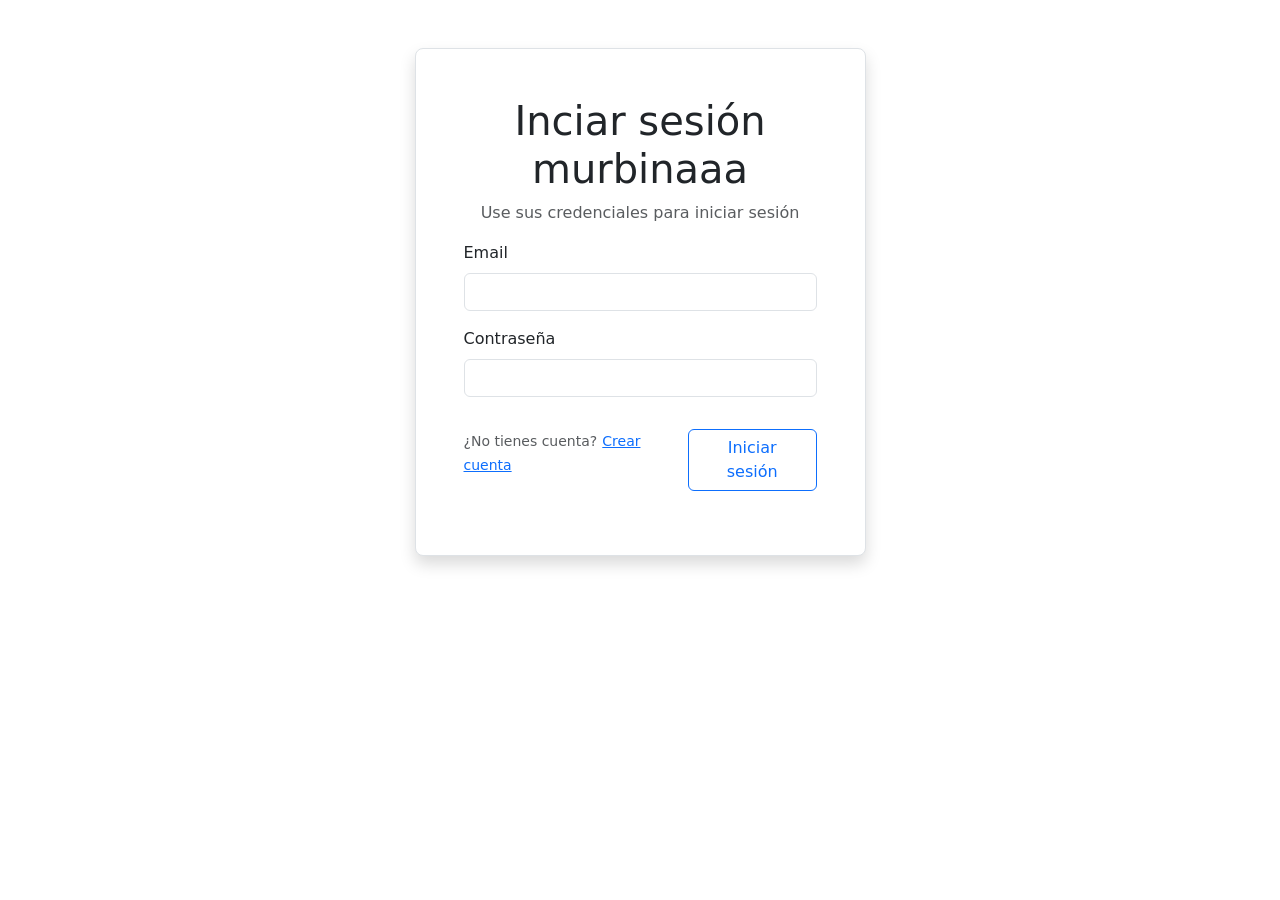
==== index.html @ 61364b5e "descripción del cambio" ====
<!doctype html>
<html lang="en">
  <head>
    <meta charset="utf-8">
    <meta name="viewport" content="width=device-width, initial-scale=1">
    <title>Bootstrap demo</title>
    <link href="./wwwroot/css/bootstrap.min.css" rel="stylesheet">
    <link href="./wwwroot/css/style.css" rel="stylesheet">
    <link rel="stylesheet" href="./wwwroot/css/bootstrap-icons.min.css">
    <script src="./wwwroot/js/jquery-4.0.0.min.js"></script>
    <script src="./wwwroot/js/script.js"></script>
  </head>
  <body>
    <main id="main">
      <div class="container-lg d-flex flex-column">
        <div class="row align-items-center justify-content-center no-gutters">
          <div class="col-md-7 col-lg-5">
            <div class="shadow mt-5 p-5 bg-white rounded-3 border">
            <div class="w-100 text-center">
              <h1 class="display-6"> Inciar sesión murbinaaa</h1>
              <p class="text-muted">Use sus credenciales para iniciar sesión</p>
            </div>
            <div class="col-12">

              <div class="mb-3">
                <label for="email"class="form-label">Email</label>
                <input class="form-control" id="email">
              </div>
              <div class="mb-3">
                <label for="pwd"class="form-label">Contraseña</label>
                <input class="form-control" type="password" id="pwd">
              </div>
              <div class="d-flex justify-content-between py-3">
                <div>
                  <span class="small text-muted">¿No tienes cuenta?</span>
                  <a class="small" href="registro.html"> Crear cuenta</a>
                </div>
                <button class="btn btn-outline-primary" onclick="login();"> Iniciar sesión</button>

              </div>
            </div>  
            </div>

            
          </div>

        </div>

      </div>
    </main>
  </body>
</html>
---- wwwroot/css/style.css ----
body{
/*    background-color: var(--bs-cyan);*/
    
}
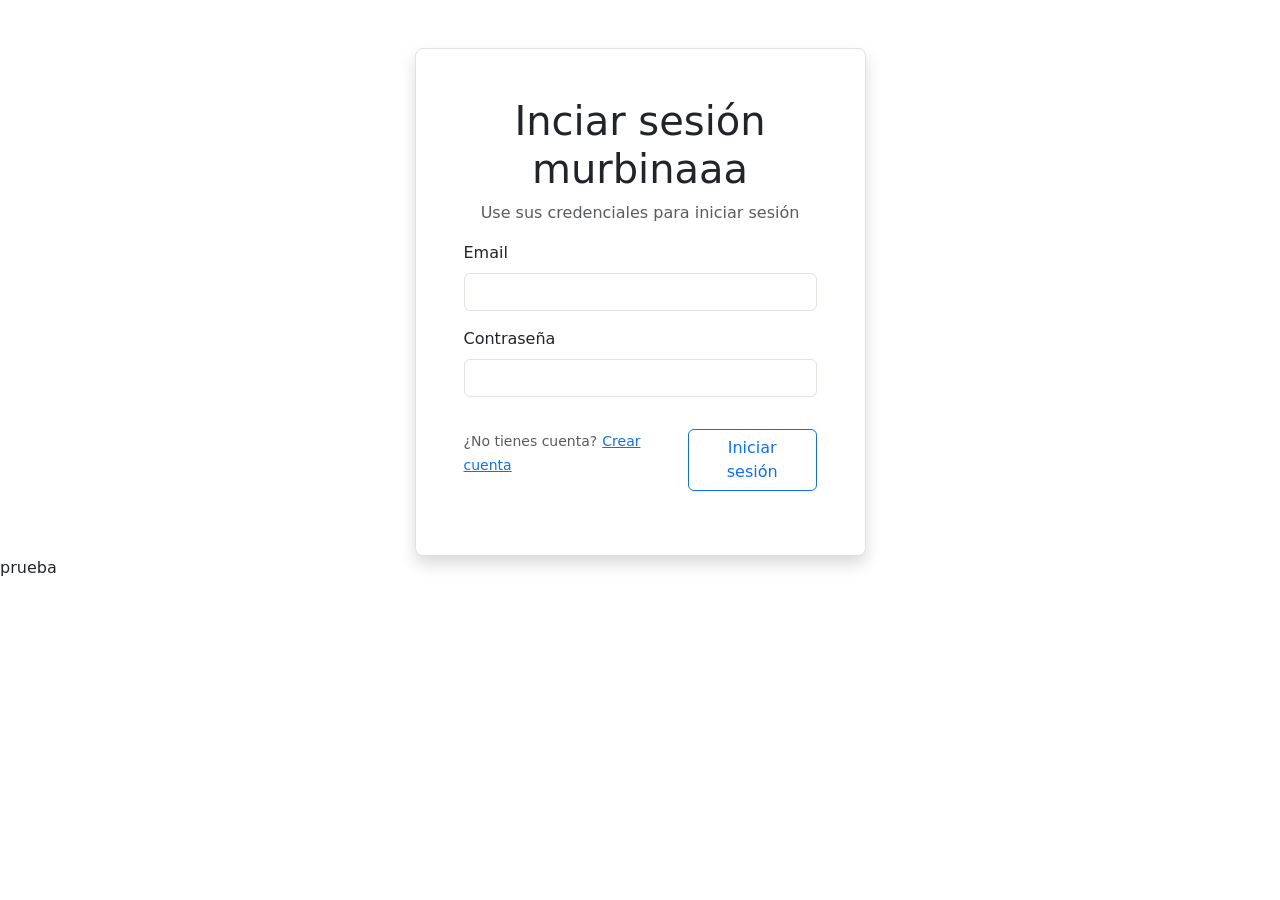
==== commit c408b51f: "prueba" ====
--- a/index.html
+++ b/index.html
@@ -51,3 +51,4 @@
   </body>
 </html>
 
+prueba
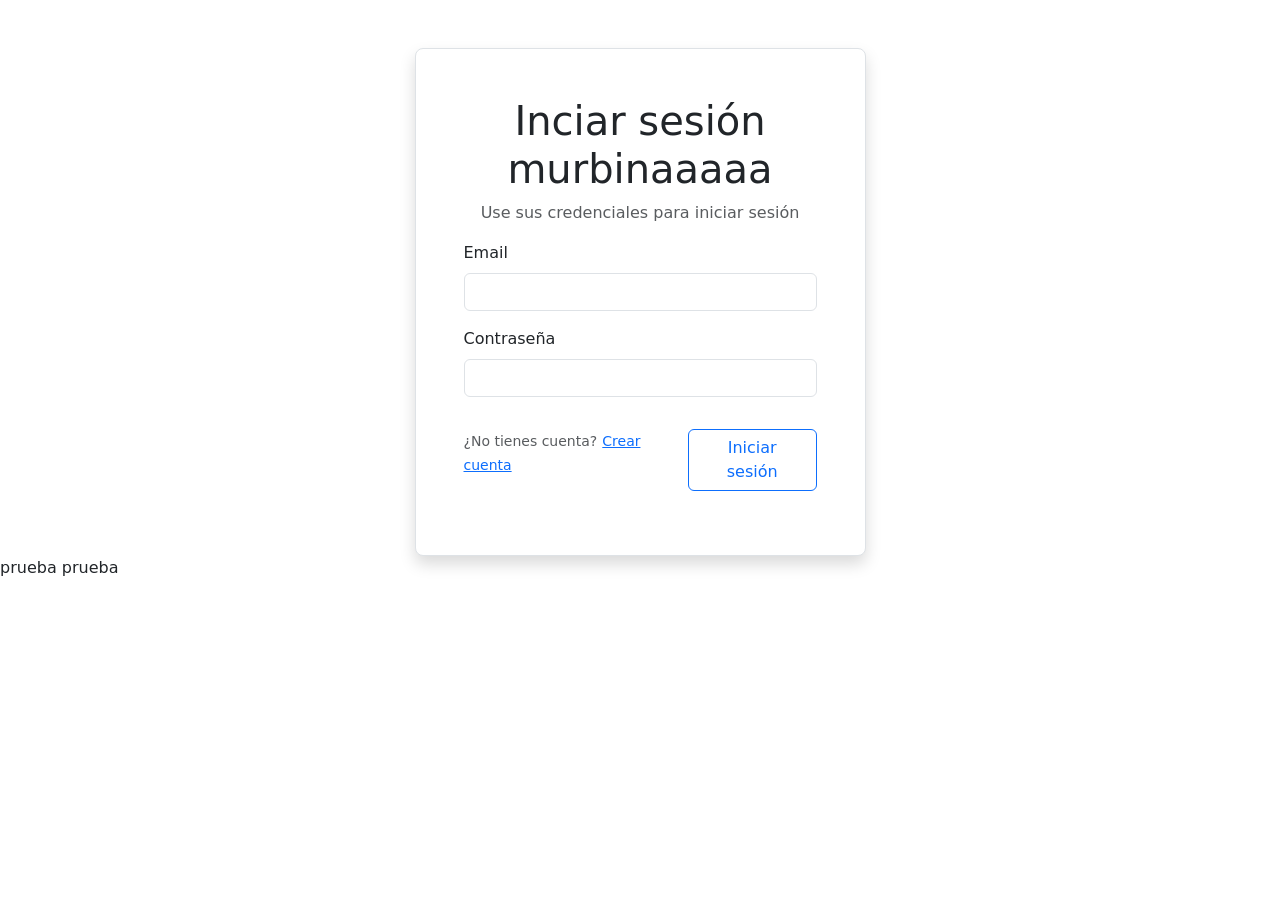
==== commit 101b140c: "prueba" ====
--- a/index.html
+++ b/index.html
@@ -17,7 +17,7 @@
           <div class="col-md-7 col-lg-5">
             <div class="shadow mt-5 p-5 bg-white rounded-3 border">
             <div class="w-100 text-center">
-              <h1 class="display-6"> Inciar sesión murbinaaa</h1>
+              <h1 class="display-6"> Inciar sesión murbinaaaaa</h1>
               <p class="text-muted">Use sus credenciales para iniciar sesión</p>
             </div>
             <div class="col-12">
@@ -52,3 +52,4 @@
 </html>
 
 prueba
+prueba
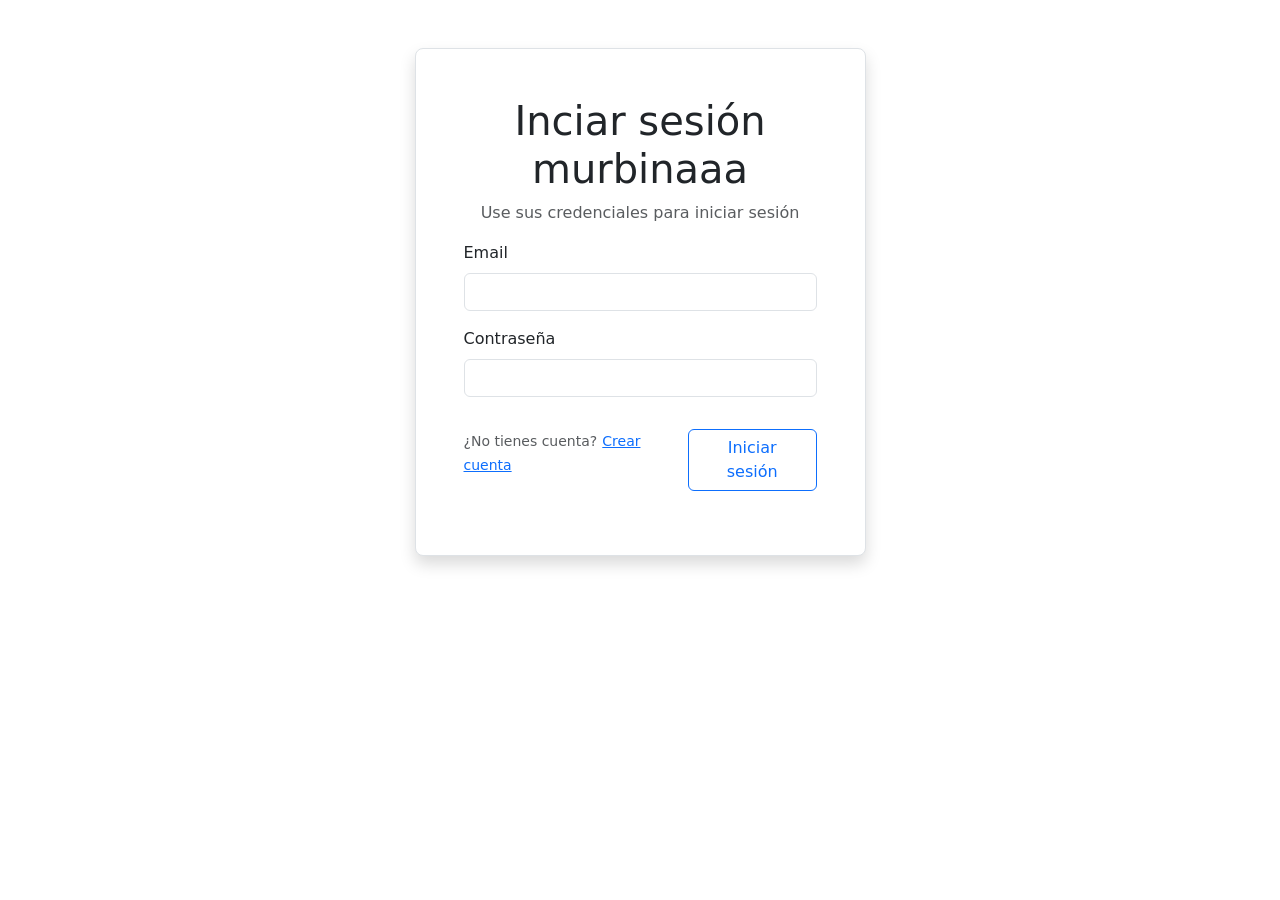
==== commit bce64e52: "descripción del cambio" ====
--- a/index.html
+++ b/index.html
@@ -17,7 +17,7 @@
           <div class="col-md-7 col-lg-5">
             <div class="shadow mt-5 p-5 bg-white rounded-3 border">
             <div class="w-100 text-center">
-              <h1 class="display-6"> Inciar sesión murbinaaaaa</h1>
+              <h1 class="display-6"> Inciar sesión murbinaaa</h1>
               <p class="text-muted">Use sus credenciales para iniciar sesión</p>
             </div>
             <div class="col-12">
@@ -51,5 +51,4 @@
   </body>
 </html>
 
-prueba
-prueba
+
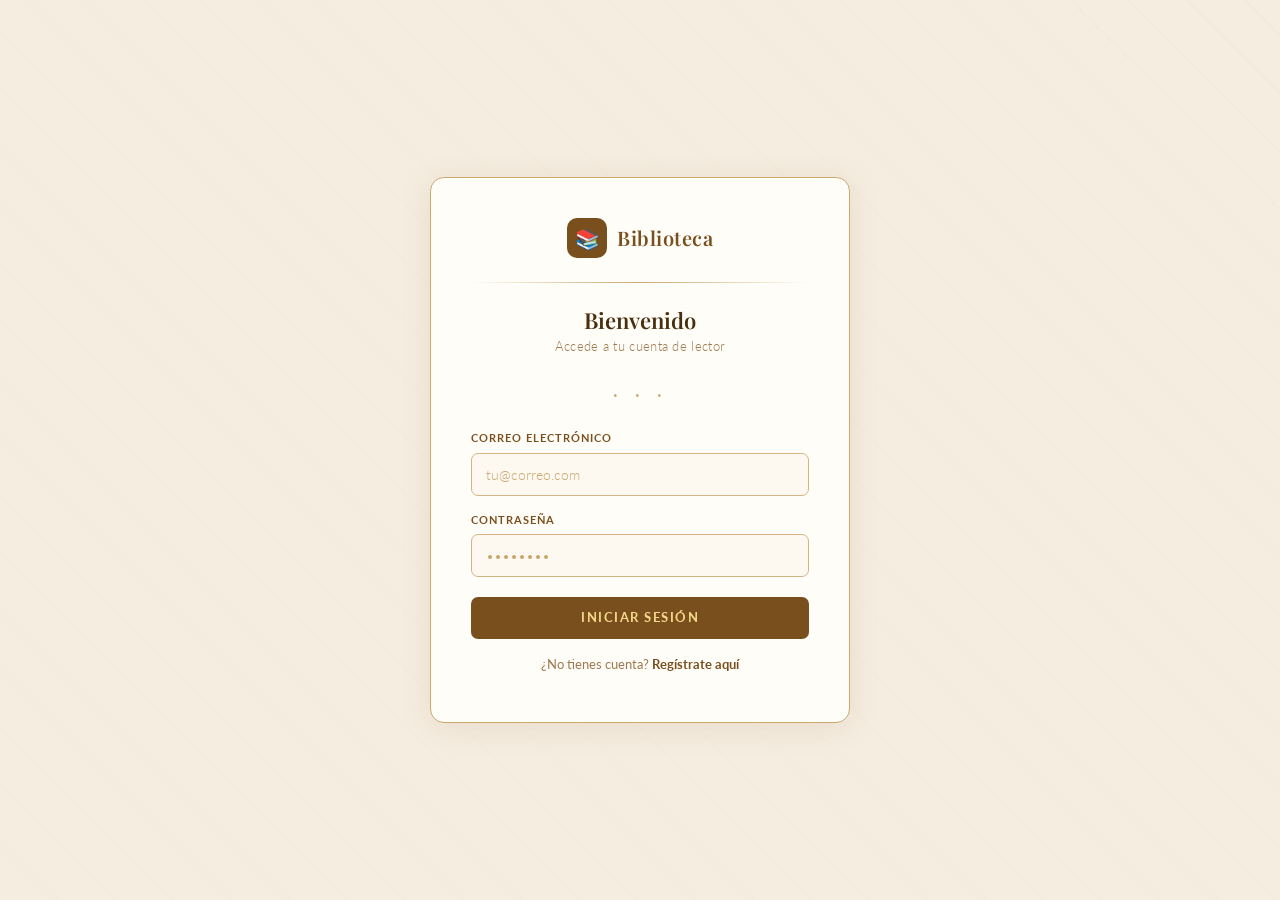
==== commit 2671e536: "rediseño biblioteca" ====
--- a/index.html
+++ b/index.html
@@ -1,54 +1,216 @@
 <!doctype html>
-<html lang="en">
+<html lang="es">
   <head>
     <meta charset="utf-8">
     <meta name="viewport" content="width=device-width, initial-scale=1">
-    <title>Bootstrap demo</title>
+    <title>Biblioteca — Iniciar sesión</title>
     <link href="./wwwroot/css/bootstrap.min.css" rel="stylesheet">
-    <link href="./wwwroot/css/style.css" rel="stylesheet">
     <link rel="stylesheet" href="./wwwroot/css/bootstrap-icons.min.css">
-    <script src="./wwwroot/js/jquery-4.0.0.min.js"></script>
-    <script src="./wwwroot/js/script.js"></script>
+    <link href="https://fonts.googleapis.com/css2?family=Playfair+Display:wght@400;600&family=Lato:wght@300;400;700&display=swap" rel="stylesheet">
+    <style>
+      * { box-sizing: border-box; }
+
+      body {
+        margin: 0;
+        min-height: 100vh;
+        background-color: #f5ede0;
+        background-image: repeating-linear-gradient(
+          45deg,
+          transparent,
+          transparent 40px,
+          rgba(180,130,70,0.04) 40px,
+          rgba(180,130,70,0.04) 41px
+        );
+        font-family: 'Lato', sans-serif;
+        display: flex;
+        align-items: center;
+        justify-content: center;
+        padding: 2rem 1rem;
+      }
+
+      .bib-card {
+        background: #fffdf8;
+        border: 1px solid #c9a96e;
+        border-radius: 14px;
+        padding: 2.5rem 2.5rem 2rem;
+        width: 100%;
+        max-width: 420px;
+        box-shadow: 0 4px 32px rgba(122,79,30,0.10);
+      }
+
+      .bib-logo {
+        display: flex;
+        align-items: center;
+        gap: 10px;
+        justify-content: center;
+        margin-bottom: 1.5rem;
+      }
+
+      .bib-logo-icon {
+        width: 40px;
+        height: 40px;
+        background: #7a4f1e;
+        border-radius: 10px;
+        display: flex;
+        align-items: center;
+        justify-content: center;
+        font-size: 20px;
+      }
+
+      .bib-logo-text {
+        font-family: 'Playfair Display', serif;
+        font-size: 20px;
+        font-weight: 600;
+        color: #7a4f1e;
+        letter-spacing: 0.5px;
+      }
+
+      .bib-divider {
+        height: 1px;
+        background: linear-gradient(to right, transparent, #c9a96e, transparent);
+        margin-bottom: 1.5rem;
+      }
+
+      .bib-title {
+        font-family: 'Playfair Display', serif;
+        font-size: 22px;
+        font-weight: 600;
+        color: #4a2f0e;
+        margin: 0 0 4px;
+        text-align: center;
+      }
+
+      .bib-subtitle {
+        font-size: 13px;
+        color: #9e7a50;
+        text-align: center;
+        margin: 0 0 1.5rem;
+        font-weight: 300;
+        letter-spacing: 0.3px;
+      }
+
+      .bib-ornament {
+        text-align: center;
+        color: #c9a96e;
+        font-size: 18px;
+        letter-spacing: 6px;
+        margin-bottom: 1.4rem;
+      }
+
+      .bib-label {
+        font-size: 11px;
+        font-weight: 700;
+        color: #7a4f1e;
+        text-transform: uppercase;
+        letter-spacing: 1px;
+        margin-bottom: 6px;
+        display: block;
+      }
+
+      .bib-input {
+        width: 100%;
+        border: 1px solid #d4b483;
+        border-radius: 7px;
+        padding: 10px 14px;
+        font-size: 14px;
+        font-family: 'Lato', sans-serif;
+        background: #fdf8f0;
+        color: #4a2f0e;
+        margin-bottom: 16px;
+        outline: none;
+        transition: border-color 0.2s;
+      }
+
+      .bib-input:focus {
+        border-color: #7a4f1e;
+        background: #fffdf8;
+      }
+
+      .bib-input::placeholder {
+        color: #c9a96e;
+        font-weight: 300;
+      }
+
+      .bib-btn {
+        width: 100%;
+        background: #7a4f1e;
+        color: #f5d98a;
+        border: none;
+        border-radius: 7px;
+        padding: 11px;
+        font-size: 13px;
+        font-family: 'Lato', sans-serif;
+        font-weight: 700;
+        letter-spacing: 1.5px;
+        text-transform: uppercase;
+        cursor: pointer;
+        margin-top: 4px;
+        transition: background 0.2s;
+      }
+
+      .bib-btn:hover {
+        background: #5c3a14;
+      }
+
+      .bib-footer {
+        text-align: center;
+        margin-top: 16px;
+        font-size: 13px;
+        color: #9e7a50;
+      }
+
+      .bib-footer a {
+        color: #7a4f1e;
+        font-weight: 700;
+        text-decoration: none;
+      }
+
+      .bib-footer a:hover {
+        text-decoration: underline;
+      }
+
+      .bib-error {
+        background: #fdf0e8;
+        border: 1px solid #e8a070;
+        border-radius: 7px;
+        padding: 10px 14px;
+        font-size: 13px;
+        color: #7a3010;
+        margin-bottom: 16px;
+        text-align: center;
+      }
+    </style>
   </head>
   <body>
-    <main id="main">
-      <div class="container-lg d-flex flex-column">
-        <div class="row align-items-center justify-content-center no-gutters">
-          <div class="col-md-7 col-lg-5">
-            <div class="shadow mt-5 p-5 bg-white rounded-3 border">
-            <div class="w-100 text-center">
-              <h1 class="display-6"> Inciar sesión murbinaaa</h1>
-              <p class="text-muted">Use sus credenciales para iniciar sesión</p>
-            </div>
-            <div class="col-12">
-
-              <div class="mb-3">
-                <label for="email"class="form-label">Email</label>
-                <input class="form-control" id="email">
-              </div>
-              <div class="mb-3">
-                <label for="pwd"class="form-label">Contraseña</label>
-                <input class="form-control" type="password" id="pwd">
-              </div>
-              <div class="d-flex justify-content-between py-3">
-                <div>
-                  <span class="small text-muted">¿No tienes cuenta?</span>
-                  <a class="small" href="registro.html"> Crear cuenta</a>
-                </div>
-                <button class="btn btn-outline-primary" onclick="login();"> Iniciar sesión</button>
-
-              </div>
-            </div>  
-            </div>
-
-            
-          </div>
-
-        </div>
-
+
+    <div class="bib-card">
+
+      <div class="bib-logo">
+        <div class="bib-logo-icon">📚</div>
+        <span class="bib-logo-text">Biblioteca</span>
       </div>
-    </main>
+
+      <div class="bib-divider"></div>
+
+      <h1 class="bib-title">Bienvenido</h1>
+      <p class="bib-subtitle">Accede a tu cuenta de lector</p>
+      <div class="bib-ornament">· · ·</div>
+
+      <form method="POST" action="login.php">
+        <label class="bib-label" for="email">Correo electrónico</label>
+        <input class="bib-input" type="email" id="email" name="email" placeholder="tu@correo.com" required>
+
+        <label class="bib-label" for="pwd">Contraseña</label>
+        <input class="bib-input" type="password" id="pwd" name="pwd" placeholder="••••••••" required>
+
+        <button class="bib-btn" type="submit">Iniciar sesión</button>
+      </form>
+
+      <p class="bib-footer">
+        ¿No tienes cuenta? <a href="registro.html">Regístrate aquí</a>
+      </p>
+
+    </div>
+
   </body>
 </html>
-
-
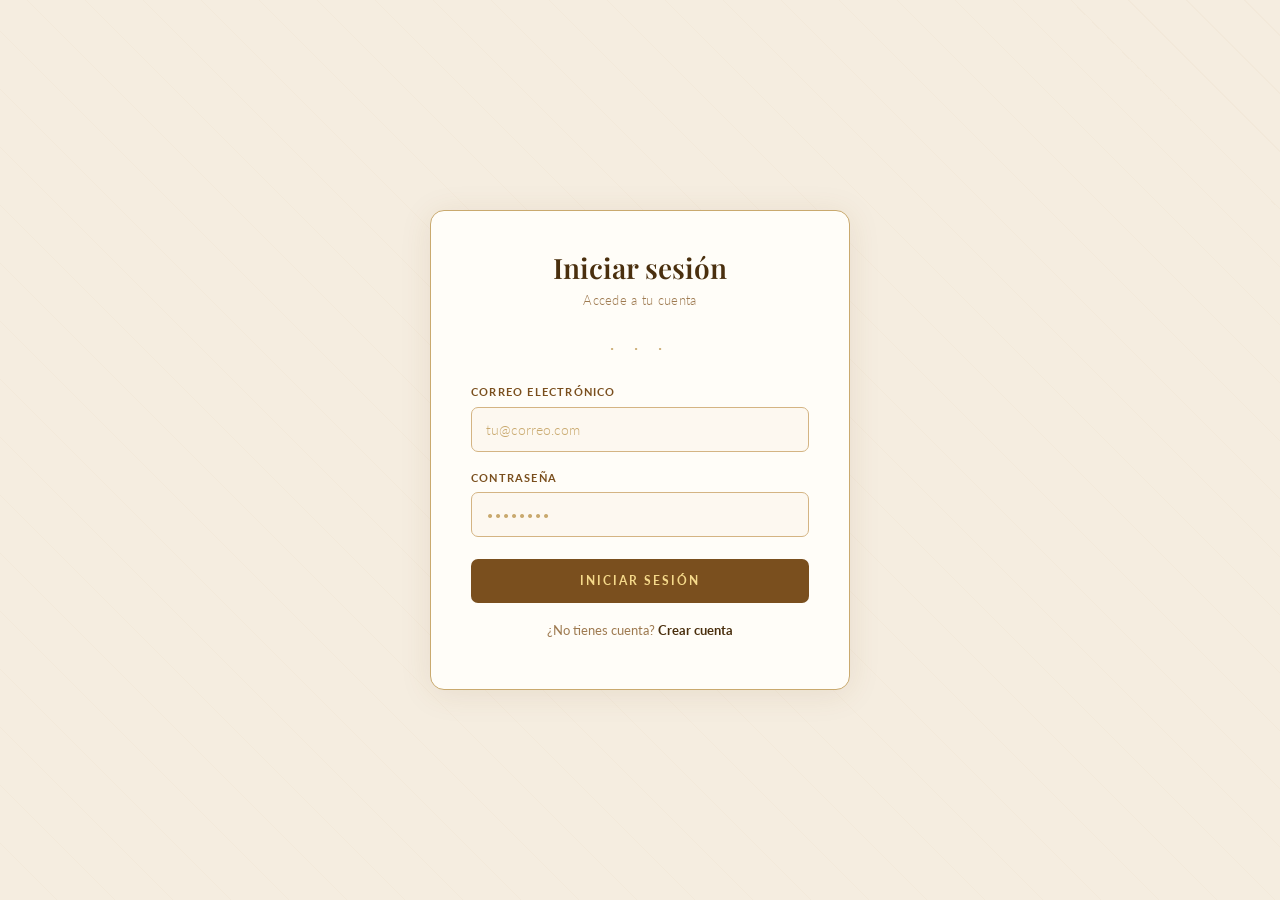
==== commit d087bccf: "rediseño biblioteca dos" ====
--- a/index.html
+++ b/index.html
@@ -38,45 +38,12 @@
         box-shadow: 0 4px 32px rgba(122,79,30,0.10);
       }
 
-      .bib-logo {
-        display: flex;
-        align-items: center;
-        gap: 10px;
-        justify-content: center;
-        margin-bottom: 1.5rem;
-      }
-
-      .bib-logo-icon {
-        width: 40px;
-        height: 40px;
-        background: #7a4f1e;
-        border-radius: 10px;
-        display: flex;
-        align-items: center;
-        justify-content: center;
-        font-size: 20px;
-      }
-
-      .bib-logo-text {
-        font-family: 'Playfair Display', serif;
-        font-size: 20px;
-        font-weight: 600;
-        color: #7a4f1e;
-        letter-spacing: 0.5px;
-      }
-
-      .bib-divider {
-        height: 1px;
-        background: linear-gradient(to right, transparent, #c9a96e, transparent);
-        margin-bottom: 1.5rem;
-      }
-
       .bib-title {
         font-family: 'Playfair Display', serif;
-        font-size: 22px;
+        font-size: 28px;
         font-weight: 600;
         color: #4a2f0e;
-        margin: 0 0 4px;
+        margin: 0 0 6px;
         text-align: center;
       }
 
@@ -92,9 +59,9 @@
       .bib-ornament {
         text-align: center;
         color: #c9a96e;
-        font-size: 18px;
-        letter-spacing: 6px;
-        margin-bottom: 1.4rem;
+        font-size: 16px;
+        letter-spacing: 8px;
+        margin-bottom: 1.6rem;
       }
 
       .bib-label {
@@ -102,7 +69,7 @@
         font-weight: 700;
         color: #7a4f1e;
         text-transform: uppercase;
-        letter-spacing: 1px;
+        letter-spacing: 1.2px;
         margin-bottom: 6px;
         display: block;
       }
@@ -111,12 +78,12 @@
         width: 100%;
         border: 1px solid #d4b483;
         border-radius: 7px;
-        padding: 10px 14px;
+        padding: 11px 14px;
         font-size: 14px;
         font-family: 'Lato', sans-serif;
         background: #fdf8f0;
         color: #4a2f0e;
-        margin-bottom: 16px;
+        margin-bottom: 18px;
         outline: none;
         transition: border-color 0.2s;
       }
@@ -137,11 +104,11 @@
         color: #f5d98a;
         border: none;
         border-radius: 7px;
-        padding: 11px;
-        font-size: 13px;
+        padding: 13px;
+        font-size: 12px;
         font-family: 'Lato', sans-serif;
         font-weight: 700;
-        letter-spacing: 1.5px;
+        letter-spacing: 2px;
         text-transform: uppercase;
         cursor: pointer;
         margin-top: 4px;
@@ -154,13 +121,13 @@
 
       .bib-footer {
         text-align: center;
-        margin-top: 16px;
+        margin-top: 18px;
         font-size: 13px;
         color: #9e7a50;
       }
 
       .bib-footer a {
-        color: #7a4f1e;
+        color: #4a2f0e;
         font-weight: 700;
         text-decoration: none;
       }
@@ -168,32 +135,13 @@
       .bib-footer a:hover {
         text-decoration: underline;
       }
-
-      .bib-error {
-        background: #fdf0e8;
-        border: 1px solid #e8a070;
-        border-radius: 7px;
-        padding: 10px 14px;
-        font-size: 13px;
-        color: #7a3010;
-        margin-bottom: 16px;
-        text-align: center;
-      }
     </style>
   </head>
   <body>
 
     <div class="bib-card">
-
-      <div class="bib-logo">
-        <div class="bib-logo-icon">📚</div>
-        <span class="bib-logo-text">Biblioteca</span>
-      </div>
-
-      <div class="bib-divider"></div>
-
-      <h1 class="bib-title">Bienvenido</h1>
-      <p class="bib-subtitle">Accede a tu cuenta de lector</p>
+      <h1 class="bib-title">Iniciar sesión</h1>
+      <p class="bib-subtitle">Accede a tu cuenta</p>
       <div class="bib-ornament">· · ·</div>
 
       <form method="POST" action="login.php">
@@ -207,9 +155,8 @@
       </form>
 
       <p class="bib-footer">
-        ¿No tienes cuenta? <a href="registro.html">Regístrate aquí</a>
+        ¿No tienes cuenta? <a href="registro.html">Crear cuenta</a>
       </p>
-
     </div>
 
   </body>
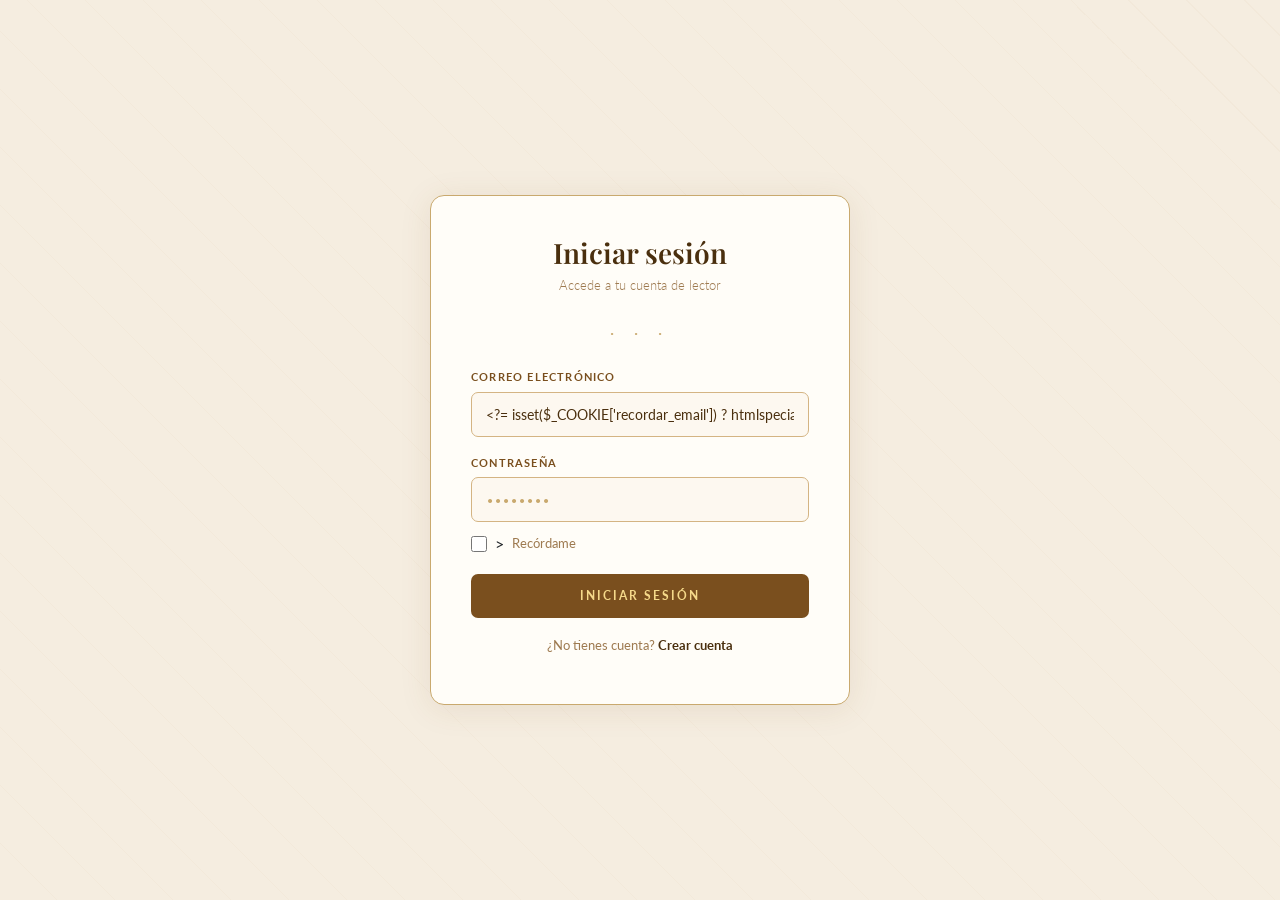
==== commit 2dcd1bc0: "agregar cookie recordar email" ====
--- a/index.html
+++ b/index.html
@@ -15,11 +15,8 @@
         min-height: 100vh;
         background-color: #f5ede0;
         background-image: repeating-linear-gradient(
-          45deg,
-          transparent,
-          transparent 40px,
-          rgba(180,130,70,0.04) 40px,
-          rgba(180,130,70,0.04) 41px
+          45deg, transparent, transparent 40px,
+          rgba(180,130,70,0.04) 40px, rgba(180,130,70,0.04) 41px
         );
         font-family: 'Lato', sans-serif;
         display: flex;
@@ -53,7 +50,6 @@
         text-align: center;
         margin: 0 0 1.5rem;
         font-weight: 300;
-        letter-spacing: 0.3px;
       }
 
       .bib-ornament {
@@ -93,9 +89,28 @@
         background: #fffdf8;
       }
 
-      .bib-input::placeholder {
-        color: #c9a96e;
-        font-weight: 300;
+      .bib-input::placeholder { color: #c9a96e; font-weight: 300; }
+
+      .bib-remember {
+        display: flex;
+        align-items: center;
+        gap: 8px;
+        margin-bottom: 18px;
+        margin-top: -8px;
+      }
+
+      .bib-remember input[type="checkbox"] {
+        width: 16px;
+        height: 16px;
+        accent-color: #7a4f1e;
+        cursor: pointer;
+      }
+
+      .bib-remember label {
+        font-size: 13px;
+        color: #9e7a50;
+        cursor: pointer;
+        user-select: none;
       }
 
       .bib-btn {
@@ -111,13 +126,10 @@
         letter-spacing: 2px;
         text-transform: uppercase;
         cursor: pointer;
-        margin-top: 4px;
         transition: background 0.2s;
       }
 
-      .bib-btn:hover {
-        background: #5c3a14;
-      }
+      .bib-btn:hover { background: #5c3a14; }
 
       .bib-footer {
         text-align: center;
@@ -132,8 +144,17 @@
         text-decoration: none;
       }
 
-      .bib-footer a:hover {
-        text-decoration: underline;
+      .bib-footer a:hover { text-decoration: underline; }
+
+      .bib-error {
+        background: #fdf0e8;
+        border: 1px solid #e8a070;
+        border-radius: 7px;
+        padding: 10px 14px;
+        font-size: 13px;
+        color: #7a3010;
+        margin-bottom: 16px;
+        text-align: center;
       }
     </style>
   </head>
@@ -141,15 +162,25 @@
 
     <div class="bib-card">
       <h1 class="bib-title">Iniciar sesión</h1>
-      <p class="bib-subtitle">Accede a tu cuenta</p>
+      <p class="bib-subtitle">Accede a tu cuenta de lector</p>
       <div class="bib-ornament">· · ·</div>
 
       <form method="POST" action="login.php">
+
         <label class="bib-label" for="email">Correo electrónico</label>
-        <input class="bib-input" type="email" id="email" name="email" placeholder="tu@correo.com" required>
+        <input class="bib-input" type="email" id="email" name="email"
+          placeholder="tu@correo.com"
+          value="<?= isset($_COOKIE['recordar_email']) ? htmlspecialchars($_COOKIE['recordar_email']) : '' ?>"
+          required>
 
         <label class="bib-label" for="pwd">Contraseña</label>
         <input class="bib-input" type="password" id="pwd" name="pwd" placeholder="••••••••" required>
+
+        <div class="bib-remember">
+          <input type="checkbox" id="recordar" name="recordar" value="1"
+            <?= isset($_COOKIE['recordar_email']) ? 'checked' : '' ?>>
+          <label for="recordar">Recórdame</label>
+        </div>
 
         <button class="bib-btn" type="submit">Iniciar sesión</button>
       </form>
